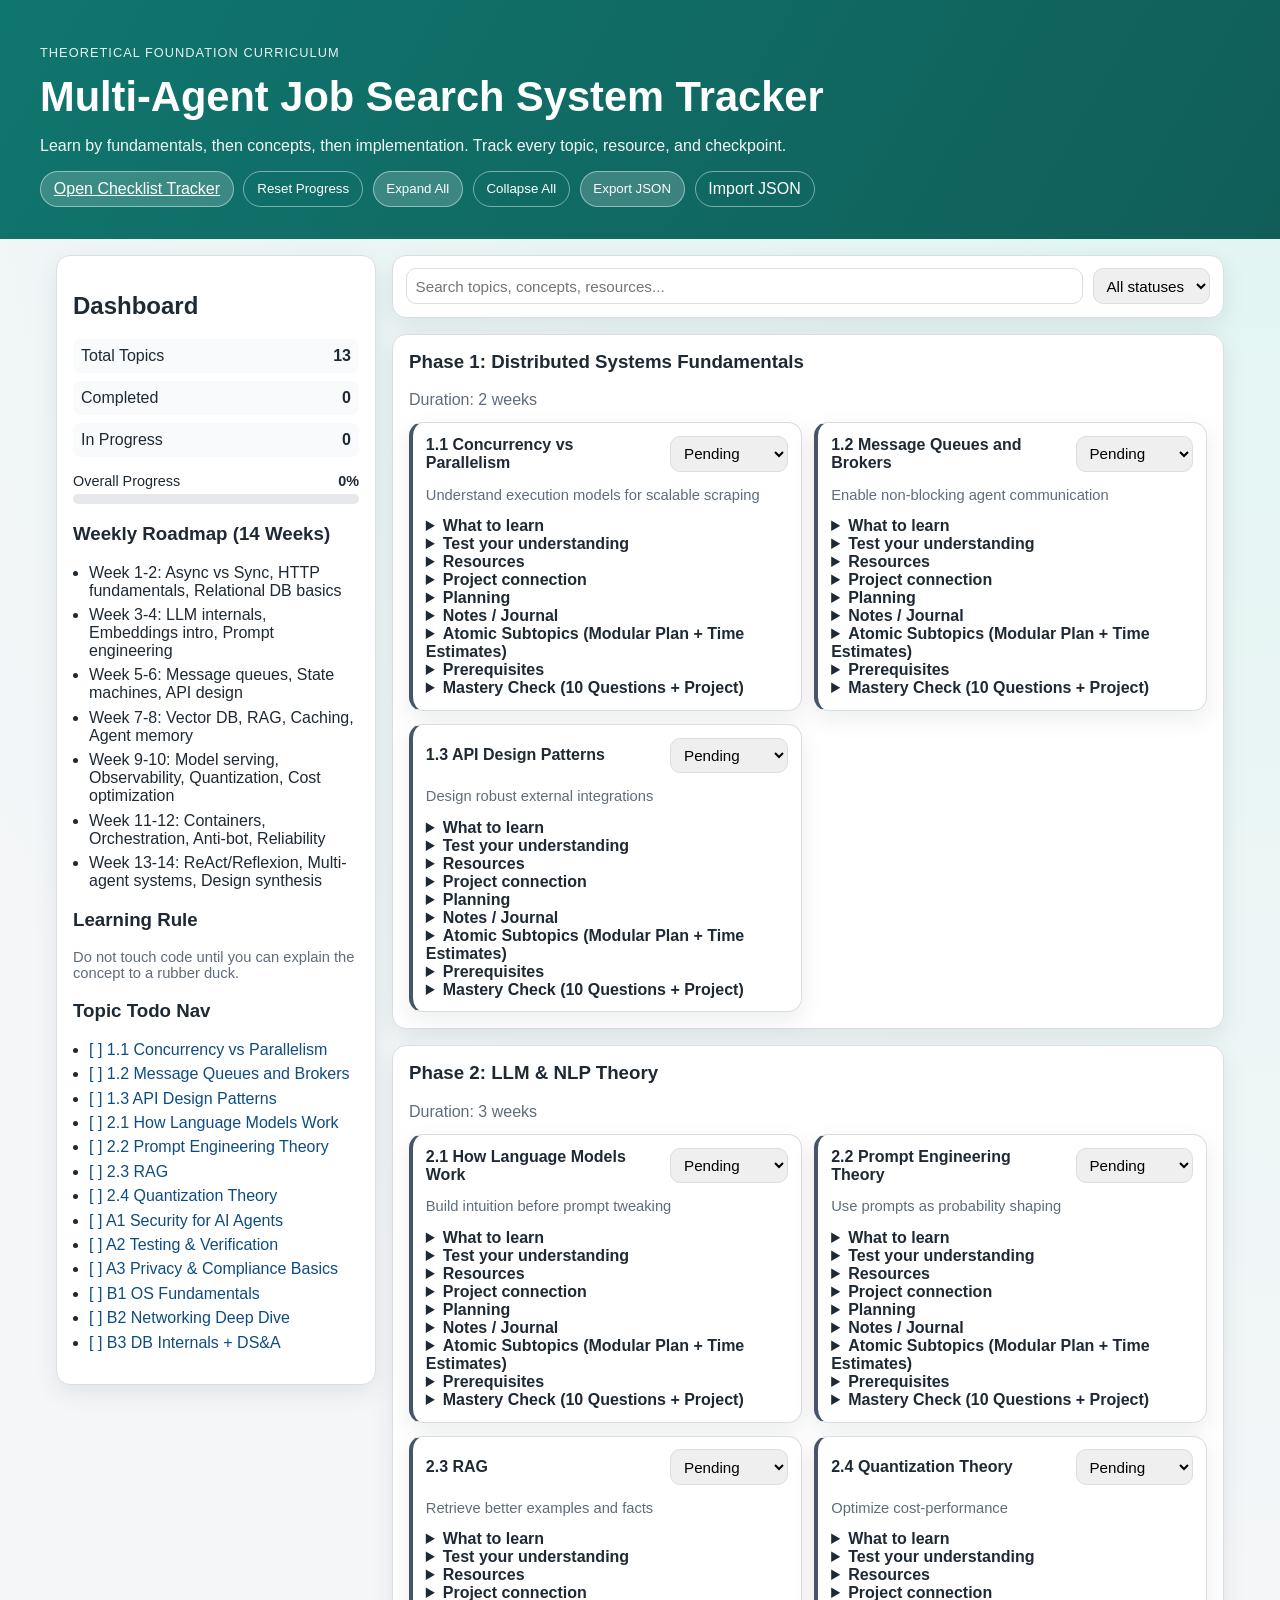
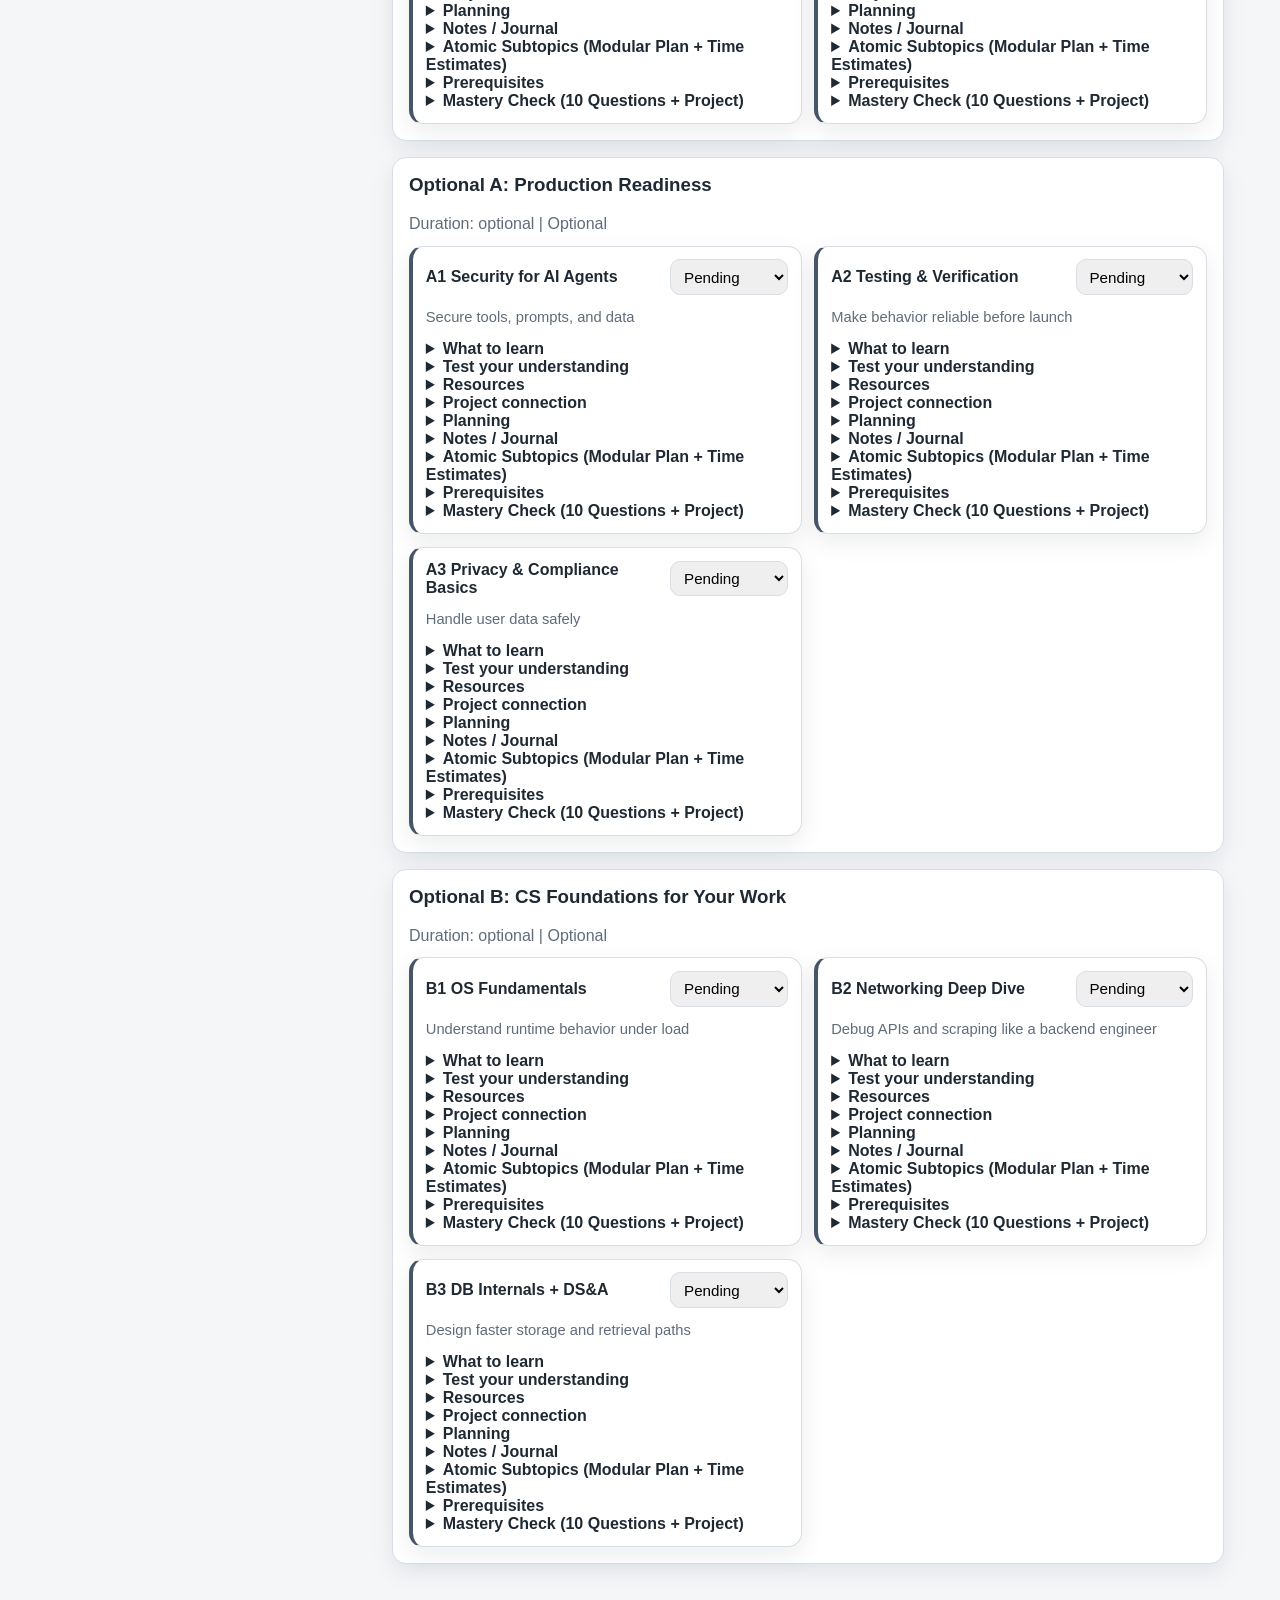
==== index.html @ 52f5dc2f "Build interactive curriculum tracker with checklist page and progress tracking" ====
﻿<!DOCTYPE html>
<html lang="en">
<head>
  <meta charset="UTF-8" />
  <meta name="viewport" content="width=device-width, initial-scale=1.0" />
  <title>Multi-Agent Job Search Learning Tracker</title>
  <link rel="stylesheet" href="styles.css" />
</head>
<body>
  <header class="hero">
    <div class="hero-inner">
      <p class="eyebrow">Theoretical Foundation Curriculum</p>
      <h1>Multi-Agent Job Search System Tracker</h1>
      <p class="subtitle">Learn by fundamentals, then concepts, then implementation. Track every topic, resource, and checkpoint.</p>
      <div class="hero-actions">
        <a class="btn" href="checklist.html">Open Checklist Tracker</a>
        <button id="markAllPending" class="btn btn-ghost">Reset Progress</button>
        <button id="expandAll" class="btn">Expand All</button>
        <button id="collapseAll" class="btn btn-ghost">Collapse All</button>
        <button id="exportProgress" class="btn">Export JSON</button>
        <label for="importProgress" class="btn btn-ghost file-btn">Import JSON</label>
        <input id="importProgress" type="file" accept="application/json" hidden />
      </div>
    </div>
  </header>

  <main class="layout">
    <aside class="sidebar card">
      <h2>Dashboard</h2>
      <div class="stats">
        <div class="stat"><span>Total Topics</span><strong id="totalTopics">0</strong></div>
        <div class="stat"><span>Completed</span><strong id="completedTopics">0</strong></div>
        <div class="stat"><span>In Progress</span><strong id="inProgressTopics">0</strong></div>
      </div>
      <div class="progress-wrap">
        <div class="progress-label">
          <span>Overall Progress</span>
          <strong id="overallPercent">0%</strong>
        </div>
        <div class="progress-bar"><div id="overallBar"></div></div>
      </div>

      <h3>Weekly Roadmap (14 Weeks)</h3>
      <ul id="weeklyPlan" class="weekly-list"></ul>

      <h3>Learning Rule</h3>
      <p class="rule">Do not touch code until you can explain the concept to a rubber duck.</p>

      <h3>Topic Todo Nav</h3>
      <ul id="topicTodoNav" class="weekly-list"></ul>
    </aside>

    <section class="content">
      <div class="card filter-bar">
        <input id="search" type="search" placeholder="Search topics, concepts, resources..." />
        <select id="statusFilter">
          <option value="all">All statuses</option>
          <option value="pending">Pending</option>
          <option value="in_progress">In Progress</option>
          <option value="done">Completed</option>
        </select>
      </div>

      <div id="phaseContainer" class="phase-container"></div>
    </section>
  </main>

  <template id="topicTemplate">
    <article class="topic card" data-topic-id="">
      <header class="topic-head">
        <h4 class="topic-title"></h4>
        <select class="topic-status" aria-label="topic status">
          <option value="pending">Pending</option>
          <option value="in_progress">In Progress</option>
          <option value="done">Completed</option>
        </select>
      </header>
      <p class="why"></p>
      <details>
        <summary>What to learn</summary>
        <ul class="learn-list"></ul>
      </details>
      <details>
        <summary>Test your understanding</summary>
        <ul class="test-list"></ul>
      </details>
      <details>
        <summary>Resources</summary>
        <ul class="resource-list"></ul>
      </details>
      <details>
        <summary>Project connection</summary>
        <p class="project-connection"></p>
      </details>
      <details>
        <summary>Planning</summary>
        <label class="field-label">Estimated study hours
          <input class="topic-hours" type="number" min="0" step="0.5" placeholder="e.g. 3.5" />
        </label>
        <label class="field-label">Target date
          <input class="topic-date" type="date" />
        </label>
      </details>
      <details>
        <summary>Notes / Journal</summary>
        <textarea class="topic-notes" rows="4" placeholder="What you learned, blockers, insights..."></textarea>
      </details>
    </article>
  </template>

  <script src="app.js"></script>
</body>
</html>
---- styles.css ----
﻿:root {
  --bg: #f4f6f8;
  --surface: #ffffff;
  --text: #1f2933;
  --muted: #5f6c7b;
  --brand: #0f766e;
  --brand-soft: #ccfbf1;
  --accent: #b45309;
  --done: #166534;
  --in-progress: #92400e;
  --pending: #475569;
  --border: #d8dee4;
  --shadow: 0 8px 24px rgba(15, 23, 42, 0.08);
}

* { box-sizing: border-box; }
body {
  margin: 0;
  font-family: "Segoe UI", Tahoma, Geneva, Verdana, sans-serif;
  background: radial-gradient(circle at top right, #dff5f1, transparent 45%), var(--bg);
  color: var(--text);
}

.hero {
  background: linear-gradient(120deg, #0f766e, #115e59);
  color: #fff;
  padding: 2rem 1rem;
}
.hero-inner { max-width: 1200px; margin: 0 auto; }
.eyebrow { letter-spacing: 0.08em; text-transform: uppercase; opacity: 0.9; font-size: 0.8rem; }
h1 { margin: 0.25rem 0; font-size: clamp(1.6rem, 4vw, 2.6rem); }
.subtitle { max-width: 760px; opacity: 0.95; }
.hero-actions { display: flex; gap: 0.6rem; flex-wrap: wrap; margin-top: 1rem; }

.btn {
  border: 1px solid rgba(255,255,255,0.45);
  background: rgba(255,255,255,0.18);
  color: #fff;
  padding: 0.5rem 0.8rem;
  border-radius: 999px;
  cursor: pointer;
}
.btn-ghost { background: transparent; }
.file-btn { display: inline-flex; align-items: center; }

.layout {
  max-width: 1200px;
  margin: 1rem auto;
  padding: 0 1rem 2rem;
  display: grid;
  grid-template-columns: 320px 1fr;
  gap: 1rem;
}

.card {
  background: var(--surface);
  border: 1px solid var(--border);
  border-radius: 14px;
  box-shadow: var(--shadow);
}

.sidebar { padding: 1rem; position: sticky; top: 1rem; height: fit-content; }
.stats { display: grid; gap: 0.5rem; }
.stat { display: flex; justify-content: space-between; padding: 0.5rem; border-radius: 8px; background: #f8fafc; }
.progress-wrap { margin: 1rem 0; }
.progress-label { display: flex; justify-content: space-between; font-size: 0.9rem; margin-bottom: 0.3rem; }
.progress-bar { width: 100%; height: 10px; background: #e5e7eb; border-radius: 999px; overflow: hidden; }
#overallBar { height: 100%; width: 0%; background: linear-gradient(90deg, #0f766e, #14b8a6); }
.weekly-list { padding-left: 1rem; }
.weekly-list li { margin-bottom: 0.4rem; }
.weekly-list a { text-decoration: none; }
.todo-done { color: var(--done); font-weight: 600; }
.todo-in-progress { color: var(--in-progress); font-weight: 600; }
.rule { font-size: 0.92rem; color: var(--muted); }

.filter-bar { padding: 0.8rem; display: flex; gap: 0.6rem; margin-bottom: 1rem; }
.filter-bar input, .filter-bar select, .topic-status {
  border: 1px solid var(--border);
  border-radius: 10px;
  padding: 0.45rem 0.55rem;
  font-size: 0.95rem;
}
.filter-bar input { flex: 1; }

.phase-container { display: grid; gap: 1rem; }
.phase { padding: 1rem; }
.phase h3 { margin-top: 0; }
.phase-meta { color: var(--muted); margin-bottom: 0.8rem; }
.topic-grid { display: grid; grid-template-columns: repeat(auto-fill, minmax(280px, 1fr)); gap: 0.8rem; }
.topic { padding: 0.8rem; border-left: 4px solid var(--pending); }
.topic.done { border-left-color: var(--done); }
.topic.in_progress { border-left-color: var(--in-progress); }
.topic.flash { outline: 2px solid #14b8a6; transition: outline 0.3s ease; }
.topic-head { display: flex; justify-content: space-between; gap: 0.5rem; align-items: center; }
.topic-title { margin: 0; font-size: 1rem; }
.why, .project-connection { color: var(--muted); font-size: 0.92rem; }
summary { cursor: pointer; font-weight: 600; }
ul { margin-top: 0.4rem; }
a { color: #0f4c81; }
.field-label { display: block; font-size: 0.88rem; color: var(--muted); margin: 0.4rem 0; }
.field-label input { width: 100%; margin-top: 0.2rem; }
.topic-notes {
  width: 100%;
  resize: vertical;
  border: 1px solid var(--border);
  border-radius: 10px;
  padding: 0.45rem 0.55rem;
  font-family: inherit;
}

@media (max-width: 980px) {
  .layout { grid-template-columns: 1fr; }
  .sidebar { position: static; }
}
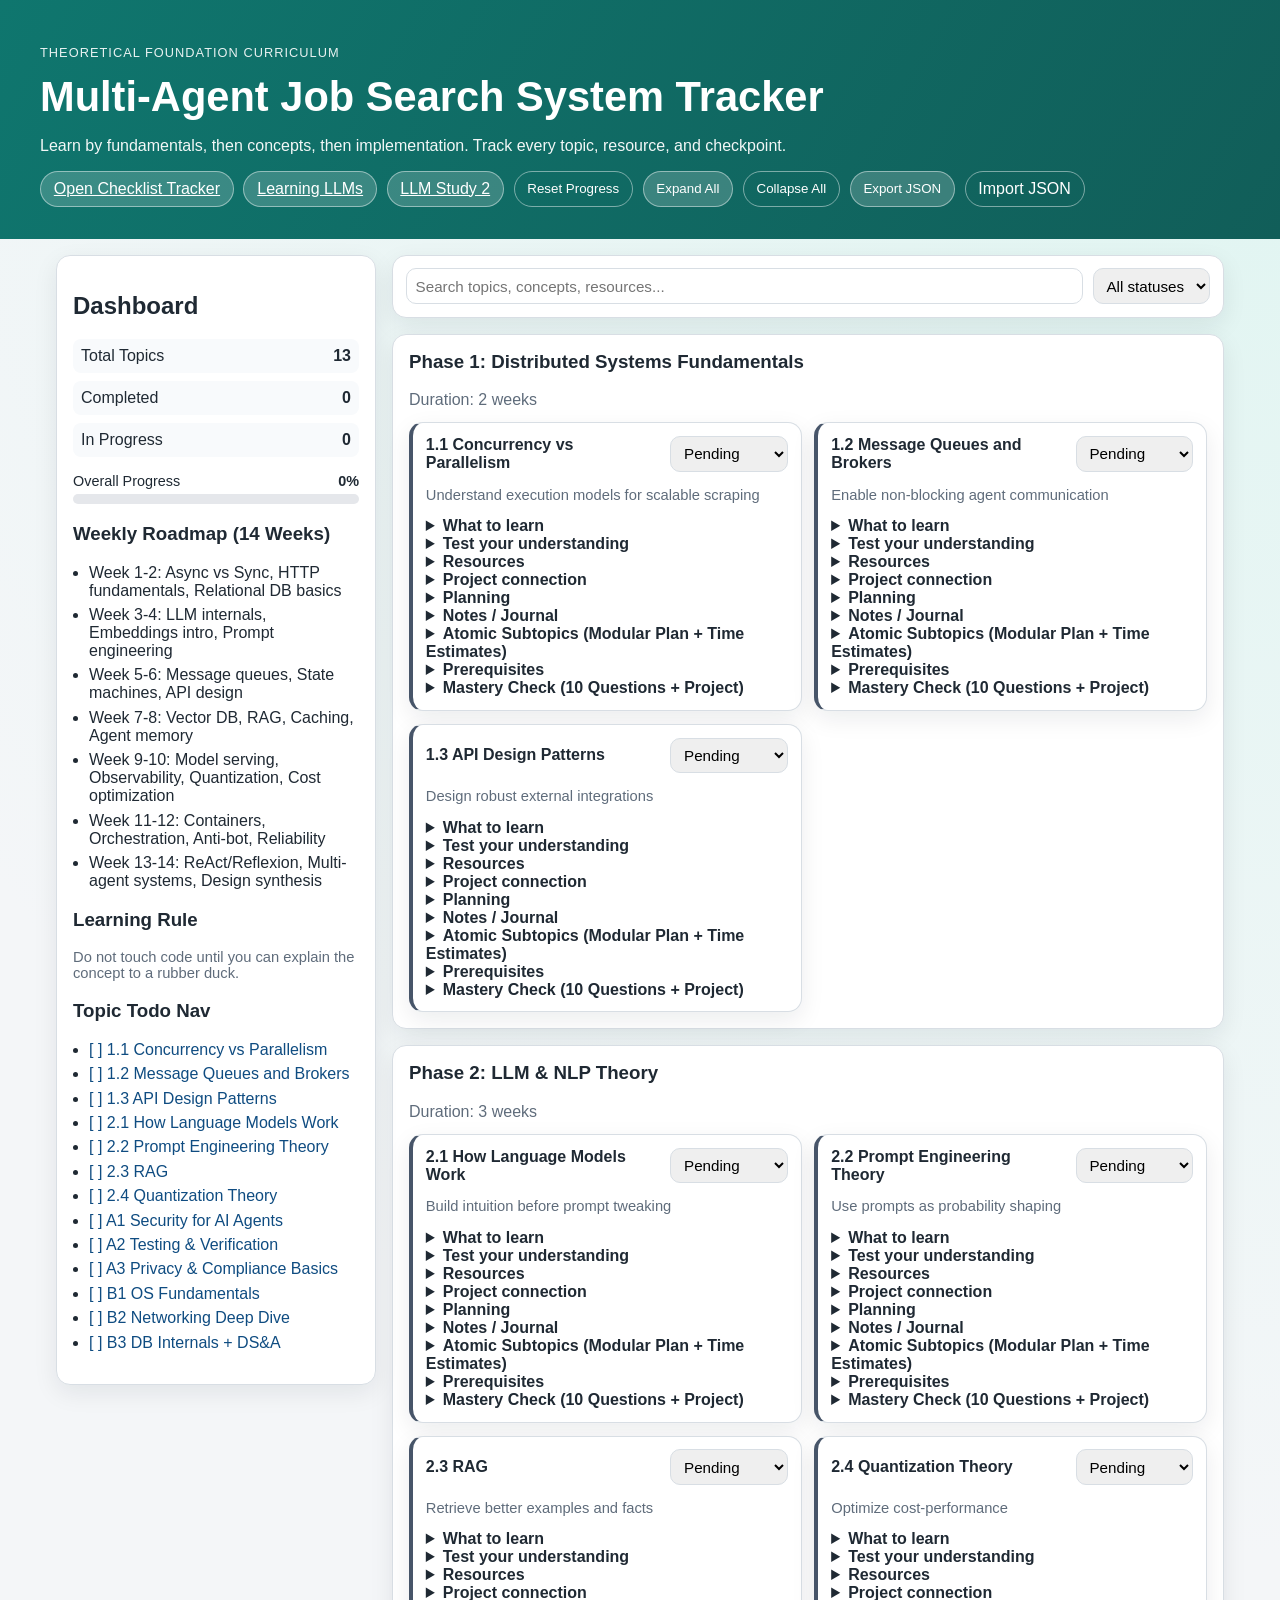
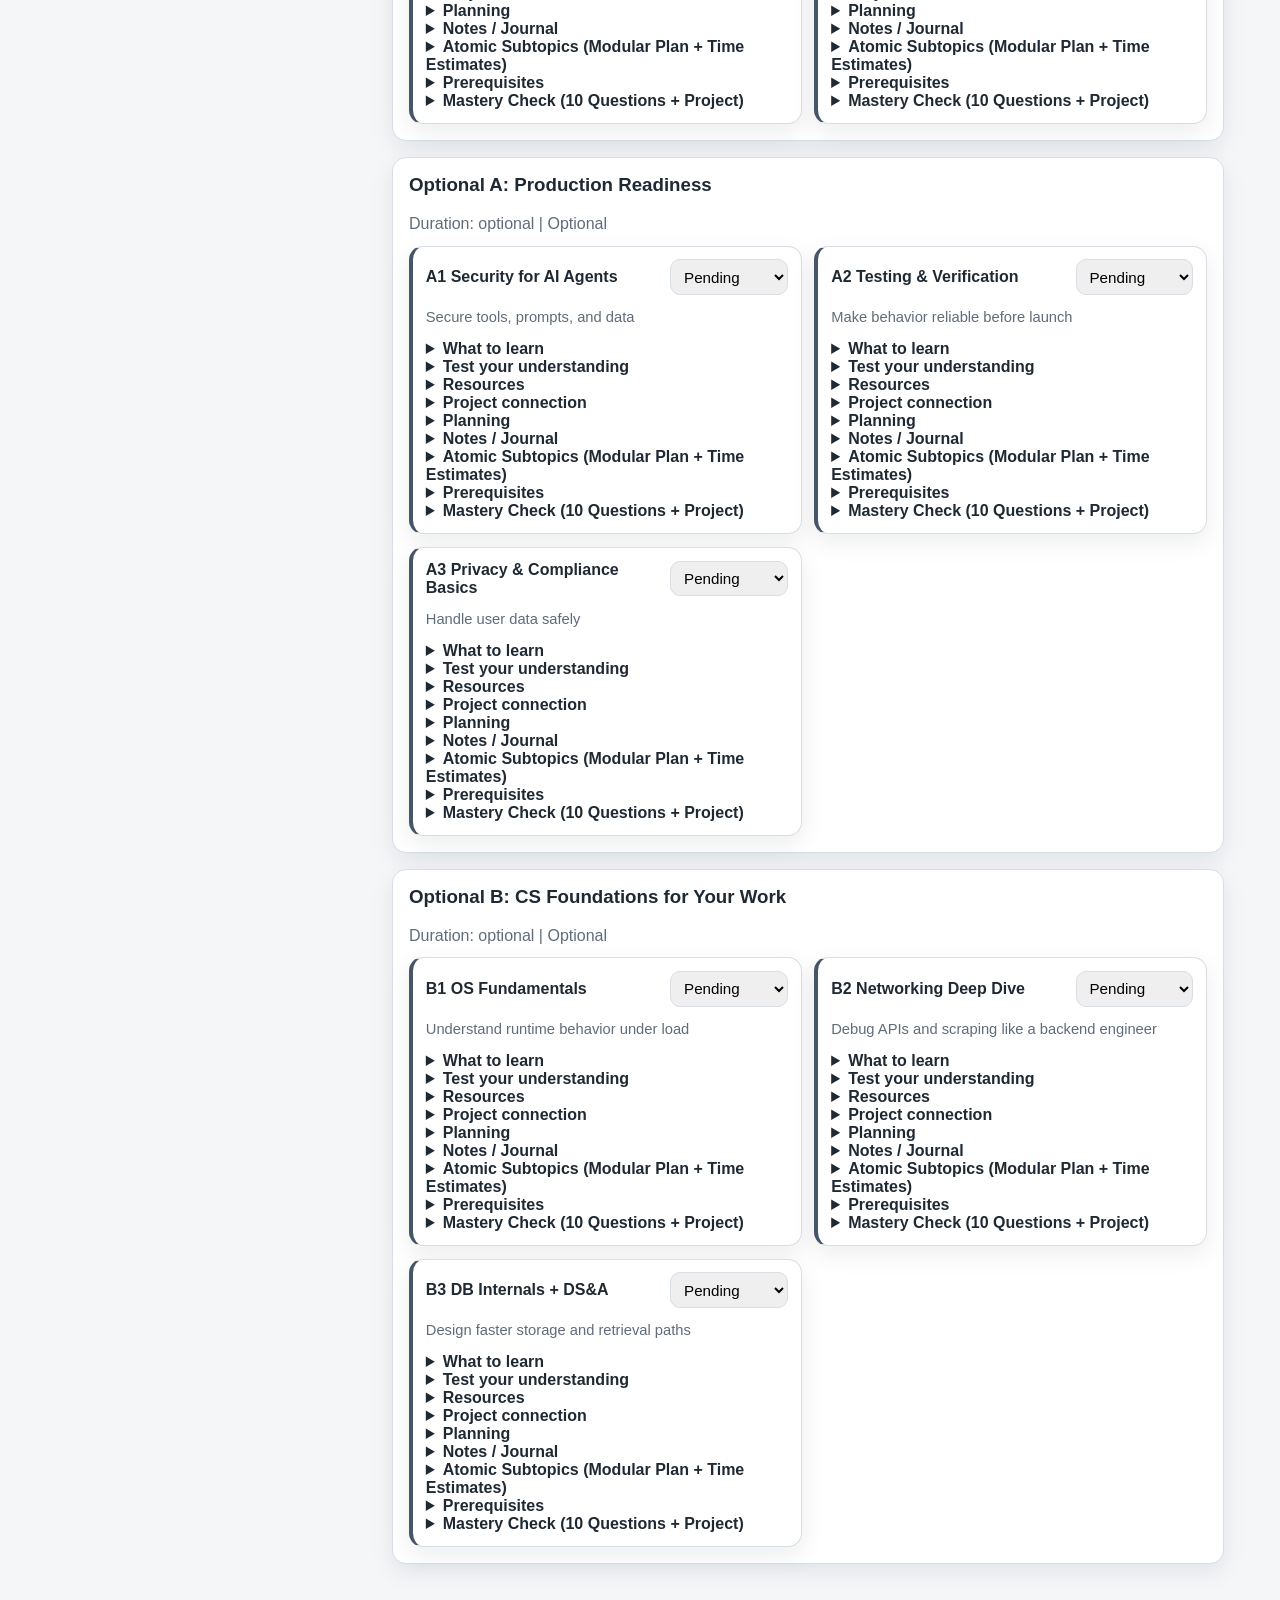
==== commit 74d520bd: "Add LLM study pages and exact resource mapping" ====
--- a/index.html
+++ b/index.html
@@ -14,6 +14,8 @@
       <p class="subtitle">Learn by fundamentals, then concepts, then implementation. Track every topic, resource, and checkpoint.</p>
       <div class="hero-actions">
         <a class="btn" href="checklist.html">Open Checklist Tracker</a>
+        <a class="btn" href="learning-llms.html">Learning LLMs</a>
+        <a class="btn" href="llm-study-2.html">LLM Study 2</a>
         <button id="markAllPending" class="btn btn-ghost">Reset Progress</button>
         <button id="expandAll" class="btn">Expand All</button>
         <button id="collapseAll" class="btn btn-ghost">Collapse All</button>
--- a/styles.css
+++ b/styles.css
@@ -97,6 +97,17 @@
 summary { cursor: pointer; font-weight: 600; }
 ul { margin-top: 0.4rem; }
 a { color: #0f4c81; }
+.atomic-resource {
+  display: inline-block;
+  margin-left: 0.35rem;
+  padding: 0.08rem 0.38rem;
+  border: 1px solid var(--border);
+  border-radius: 999px;
+  background: #f8fafc;
+  font-size: 0.76rem;
+  text-decoration: none;
+  white-space: nowrap;
+}
 .field-label { display: block; font-size: 0.88rem; color: var(--muted); margin: 0.4rem 0; }
 .field-label input { width: 100%; margin-top: 0.2rem; }
 .topic-notes {
@@ -112,3 +123,17 @@
   .layout { grid-template-columns: 1fr; }
   .sidebar { position: static; }
 }
+
+@media (max-width: 640px) {
+  .hero { padding: 1.2rem 0.8rem; }
+  .hero-actions { gap: 0.45rem; }
+  .btn { padding: 0.45rem 0.65rem; font-size: 0.9rem; }
+  .layout { padding: 0 0.6rem 1.2rem; }
+  .card { border-radius: 10px; }
+  .sidebar, .phase, .filter-bar, .topic { padding: 0.7rem; }
+  .filter-bar { flex-direction: column; }
+  .filter-bar input, .filter-bar select { width: 100%; }
+  .topic-grid { grid-template-columns: 1fr; }
+  .topic-title { font-size: 0.96rem; }
+  .why, .project-connection, .field-label { font-size: 0.88rem; }
+}
